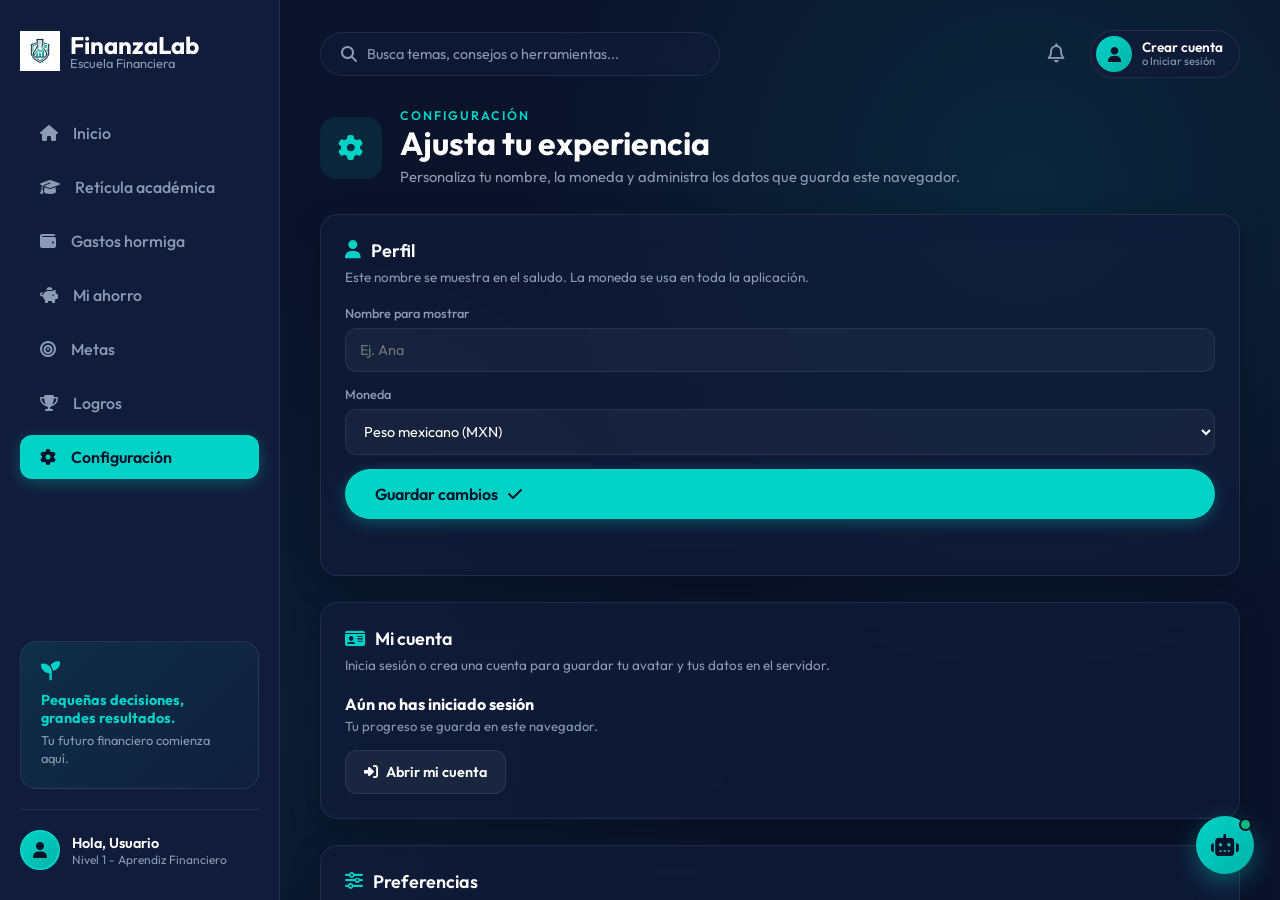
==== configuracion.html @ d2c8809c "Agregar paginas del menu, avatar editable y cerdito 3D con progreso dinamico" ====
<!DOCTYPE html>
<html lang="es">
<head>
    <meta charset="UTF-8">
    <meta name="viewport" content="width=device-width, initial-scale=1.0">
    <title>Configuración - FinanzaLab</title>
    
    <!-- Fuente moderna -->
    <link href="https://fonts.googleapis.com/css2?family=Outfit:wght@300;400;500;600;700;800&display=swap" rel="stylesheet">
    <!-- Iconos FontAwesome -->
    <link rel="stylesheet" href="https://cdnjs.cloudflare.com/ajax/libs/font-awesome/6.4.0/css/all.min.css">
    
    <!-- Tu archivo CSS -->
    <link rel="stylesheet" href="estilos.css?v=17">
</head>
<body>

    <!-- ==================== SIDEBAR ==================== -->
    <aside class="sidebar">
        <div class="logo">
            <!-- Usando tu logo real -->
            <img src="img/logo.png" alt="FinanzaLab Logo" style="width: 40px; height: 40px; object-fit: contain;">
            <div>FinanzaLab<span>Escuela Financiera</span></div>
        </div>

                <ul class="menu">
            <li><a href="index.html"><i class="fa-solid fa-house"></i> Inicio</a></li>
            <li><a href="reticula.html"><i class="fa-solid fa-graduation-cap"></i> Retícula académica</a></li>
            <li><a href="gastos-hormiga.html"><i class="fa-solid fa-wallet"></i> Gastos hormiga</a></li>
            <li><a href="mi-ahorro.html"><i class="fa-solid fa-piggy-bank"></i> Mi ahorro</a></li>
            <li><a href="metas.html"><i class="fa-solid fa-bullseye"></i> Metas</a></li>
            <li><a href="logros.html"><i class="fa-solid fa-trophy"></i> Logros</a></li>
            <li><a href="configuracion.html" class="active"><i class="fa-solid fa-gear"></i> Configuración</a></li>
        </ul>

        <div class="sidebar-footer">
            <i class="fa-solid fa-seedling icon-teal"></i>
            <h4>Pequeñas decisiones, grandes resultados.</h4>
            <p>Tu futuro financiero comienza aquí.</p>
        </div>

        <div class="user-profile">
            <div class="user-profile-avatar" id="sidebar-avatar"><i class="fa-solid fa-user"></i></div>
            <div class="user-info">
                <h5 id="sidebar-nombre">Hola, Usuario</h5>
                <p>Nivel 1 - Aprendiz Financiero</p>
            </div>
        </div>
    </aside>

    <!-- ==================== CONTENIDO PRINCIPAL ==================== -->
    <main class="main-content">
        
        <!-- Barra Superior -->
        <header class="top-bar">
            <div class="search-bar">
                <i class="fa-solid fa-magnifying-glass"></i>
                <input type="text" placeholder="Busca temas, consejos o herramientas...">
            </div>
            <div class="top-icons">
                <i class="fa-regular fa-bell"></i>
                <button class="cuenta-trigger" id="btn-abrir-auth" type="button" aria-label="Crear cuenta o iniciar sesión">
                    <span class="cuenta-avatar"><i class="fa-solid fa-user"></i></span>
                    <span class="cuenta-texto">
                        <strong id="texto-usuario-estado">Crear cuenta</strong>
                        <small id="subtexto-usuario">o Iniciar sesión</small>
                    </span>
                </button>
            </div>
        </header>

        <section class="page-section">
            <div class="page-header">
                <div class="icon-box"><i class="fa-solid fa-gear"></i></div>
                <div>
                    <h4>CONFIGURACIÓN</h4>
                    <h1>Ajusta tu experiencia</h1>
                    <p>Personaliza tu nombre, la moneda y administra los datos que guarda este navegador.</p>
                </div>
            </div>

            <div class="tool-card">
                <h3><i class="fa-solid fa-user"></i> Perfil</h3>
                <p class="sub">Este nombre se muestra en el saludo. La moneda se usa en toda la aplicación.</p>
                <form class="tool-form" id="form-config">
                    <div class="field">
                        <label for="config-nombre">Nombre para mostrar</label>
                        <input type="text" id="config-nombre" maxlength="60" placeholder="Ej. Ana">
                    </div>
                    <div class="field">
                        <label for="config-moneda">Moneda</label>
                        <select id="config-moneda">
                            <option value="MXN">Peso mexicano (MXN)</option>
                            <option value="USD">Dólar (USD)</option>
                            <option value="EUR">Euro (EUR)</option>
                        </select>
                    </div>
                    <button type="submit" class="btn-primary">Guardar cambios <i class="fa-solid fa-check"></i></button>
                    <p class="tool-mensaje" id="mensaje-config"></p>
                </form>
            </div>

            <div class="tool-card">
                <h3><i class="fa-solid fa-id-card"></i> Mi cuenta</h3>
                <p class="sub">Inicia sesión o crea una cuenta para guardar tu avatar y tus datos en el servidor.</p>
                <div class="config-cuenta">
                    <strong id="config-cuenta-nombre">Aún no has iniciado sesión</strong>
                    <span id="config-cuenta-email">Tu progreso se guarda en este navegador.</span>
                </div>
                <button type="button" class="btn-ghost" id="btn-config-cuenta"><i class="fa-solid fa-right-to-bracket"></i> Abrir mi cuenta</button>
            </div>

            <div class="tool-card">
                <h3><i class="fa-solid fa-sliders"></i> Preferencias</h3>
                <p class="sub">Elige cómo quieres usar FinanzaLab.</p>
                <div class="toggle-item">
                    <div class="toggle-texto">
                        <h4>Animación 3D del cerdito</h4>
                        <p>Muestra el cerdito animado en la página de inicio.</p>
                    </div>
                    <label class="switch">
                        <input type="checkbox" id="config-animacion">
                        <span class="slider"></span>
                    </label>
                </div>
                <div class="toggle-item">
                    <div class="toggle-texto">
                        <h4>Consejos de FinanBot</h4>
                        <p>Muestra sugerencias al abrir el asistente.</p>
                    </div>
                    <label class="switch">
                        <input type="checkbox" id="config-consejos">
                        <span class="slider"></span>
                    </label>
                </div>
            </div>

            <div class="tool-card danger-zone">
                <h3><i class="fa-solid fa-triangle-exclamation"></i> Zona de riesgo</h3>
                <p class="sub">Borra los gastos, metas y ajustes guardados en este navegador. Esta acción no se puede deshacer.</p>
                <button type="button" class="btn-danger" id="btn-borrar-datos"><i class="fa-solid fa-trash"></i> Borrar mis datos locales</button>
                <p class="tool-mensaje" id="mensaje-datos"></p>
            </div>
        </section>

    </main>

    <!-- ==================== ASISTENTE INTELIGENTE (FINANBOT) ==================== -->
    <div id="contenedor-asistente">
        <div class="chat-widget" id="chat-widget">
            <!-- Botón flotante -->
            <button class="chat-toggle-btn" id="chat-toggle-btn" aria-label="Abrir asistente virtual FinanBot" aria-expanded="false">
                <span class="chat-icono-abrir"><i class="fa-solid fa-robot"></i></span>
                <span class="chat-icono-cerrar" hidden><i class="fa-solid fa-xmark"></i></span>
                <span class="chat-badge-pulse"></span>
            </button>

            <!-- Ventana del chat -->
            <section class="chat-ventana" id="chat-ventana" aria-hidden="true">
                <header class="chat-header">
                    <div class="chat-header-info">
                        <div class="chat-avatar"><i class="fa-solid fa-robot"></i></div>
                        <div>
                            <h3>FinanzaBot <span class="chat-tag">IA</span></h3>
                            <p><span class="indicador-enlinea"></span> Tutor financiero virtual</p>
                        </div>
                    </div>
                    <button class="chat-btn-cerrar" id="chat-btn-cerrar" aria-label="Cerrar chat"><i class="fa-solid fa-xmark"></i></button>
                </header>

                <div class="chat-mensajes" id="chat-mensajes">
                    <div class="mensaje-chat mensaje-bot">
                        <div class="mensaje-contenido">
                            <p>¡Hola! Soy <strong>FinanzaBot</strong>, tu tutor de FinanzaLab.</p>
                            <p>¿Tienes dudas sobre tus gastos, cómo crear un presupuesto o cómo empezar a ahorrar? Pregúntame con confianza.</p>
                            <div class="chat-sugerencias">
                                <button type="button" class="chip-sugerencia" data-pregunta="¿Cómo puedo identificar y reducir mis gastos hormiga?">Gastos hormiga</button>
                                <button type="button" class="chip-sugerencia" data-pregunta="¿Cómo funciona la regla 50/30/20 para hacer un presupuesto personal?">Regla 50/30/20</button>
                                <button type="button" class="chip-sugerencia" data-pregunta="¿Cómo calcular cuánto necesito para mi fondo de emergencia?">Fondo de emergencia</button>
                            </div>
                        </div>
                    </div>
                </div>

                <form class="chat-formulario" id="chat-formulario">
                    <input
                        type="text"
                        id="chat-input"
                        placeholder="Escribe tu duda financiera..."
                        autocomplete="off"
                        maxlength="300"
                        required
                    >
                    <button type="submit" id="chat-btn-enviar" aria-label="Enviar mensaje">
                        <i class="fa-solid fa-paper-plane"></i>
                    </button>
                </form>
            </section>
        </div>
    </div>

    <!-- ==================== MODAL DE CUENTA (REGISTRO / LOGIN) ==================== -->
    <div class="modal-auth-overlay" id="modal-auth-overlay" hidden>
        <div class="auth-card" role="dialog" aria-modal="true" aria-labelledby="auth-modal-titulo">
            <button class="auth-card-cerrar" id="btn-cerrar-auth" type="button" aria-label="Cerrar"><i class="fa-solid fa-xmark"></i></button>

            <div class="auth-card-cabecera">
                <div class="perfil-avatar-editable">
                    <div class="perfil-avatar" id="perfil-avatar"><i class="fa-solid fa-user"></i></div>
                    <button type="button" class="btn-editar-avatar" id="btn-editar-avatar" aria-label="Editar foto o icono" title="Editar foto o icono">
                        <i class="fa-solid fa-camera"></i>
                    </button>
                </div>
                <h3 id="auth-modal-titulo">Portal de Estudiantes</h3>
                <p>Toca la cámara para elegir tu avatar</p>
            </div>

            <div class="avatar-picker" id="avatar-picker" hidden>
                <p class="avatar-picker-titulo">Constructor de avatar</p>
                <div class="avatar-colores" id="avatar-colores"></div>
                <div class="avatar-iconos" id="avatar-iconos"></div>
                <label class="btn-subir-avatar" for="input-foto-avatar">
                    <i class="fa-solid fa-upload"></i> Subir una foto
                </label>
                <input type="file" id="input-foto-avatar" accept="image/*" hidden>
                <button type="button" class="btn-link-auth avatar-quitar" id="btn-quitar-avatar">Quitar y usar icono por defecto</button>
            </div>

            <div class="modal-auth-tabs" id="modal-auth-tabs">
                <button type="button" class="tab-auth activo" id="tab-registro">Crear cuenta</button>
                <button type="button" class="tab-auth" id="tab-login">Iniciar sesión</button>
            </div>

            <!-- FORMULARIO CREAR CUENTA -->
            <form id="form-registro" class="form-auth">
                <div class="form-field">
                    <input type="text" id="reg-nombre" placeholder=" " maxlength="100" required>
                    <label for="reg-nombre">Nombre completo</label>
                </div>
                <div class="form-field">
                    <input type="email" id="reg-email" placeholder=" " maxlength="150" required>
                    <label for="reg-email">Correo electrónico</label>
                </div>
                <div class="form-field">
                    <input type="password" id="reg-password" placeholder=" " minlength="6" required>
                    <label for="reg-password">Contraseña</label>
                </div>

                <button type="submit" class="btn-primary auth-submit" id="btn-submit-registro">Crear mi cuenta <i class="fa-solid fa-arrow-right"></i></button>
            </form>

            <!-- FORMULARIO INICIAR SESIÓN -->
            <form id="form-login" class="form-auth" hidden>
                <div class="form-field">
                    <input type="email" id="login-email" placeholder=" " maxlength="150" required>
                    <label for="login-email">Correo electrónico</label>
                </div>
                <div class="form-field">
                    <input type="password" id="login-password" placeholder=" " required>
                    <label for="login-password">Contraseña</label>
                </div>

                <div class="auth-enlace-recuperar">
                    <button type="button" class="btn-link-auth" id="btn-abrir-recuperar">¿Olvidaste tu contraseña?</button>
                </div>

                <button type="submit" class="btn-primary auth-submit" id="btn-submit-login">Iniciar sesión <i class="fa-solid fa-arrow-right"></i></button>
            </form>

            <!-- FORMULARIO RECUPERAR CONTRASEÑA -->
            <form id="form-recuperar" class="form-auth" hidden>
                <p class="auth-instruccion">Ingresa tu correo registrado y define una nueva contraseña para recuperar el acceso a tu cuenta.</p>

                <div class="form-field">
                    <input type="email" id="rec-email" placeholder=" " maxlength="150" required>
                    <label for="rec-email">Correo electrónico</label>
                </div>
                <div class="form-field">
                    <input type="password" id="rec-password" placeholder=" " minlength="6" required>
                    <label for="rec-password">Nueva contraseña</label>
                </div>

                <button type="submit" class="btn-primary auth-submit" id="btn-submit-recuperar">Restablecer contraseña <i class="fa-solid fa-arrow-right"></i></button>

                <div class="auth-enlace-recuperar text-center">
                    <button type="button" class="btn-link-auth" id="btn-volver-login"><i class="fa-solid fa-arrow-left"></i> Volver a Iniciar sesión</button>
                </div>
            </form>

            <p class="auth-mensaje" id="auth-mensaje" role="status" aria-live="polite"></p>

            <!-- VISTA DE SESIÓN ACTIVA -->
            <div class="auth-perfil-activo" id="auth-perfil-activo" hidden>
                <h4 id="perfil-nombre">Nombre del alumno</h4>
                <p id="perfil-email">correo@ejemplo.com</p>
                <span class="badge-estudiante">Alumno activo</span>
                <button type="button" class="btn-secondary-auth" id="btn-cerrar-sesion">Cerrar mi sesión</button>
            </div>
        </div>
    </div>

    <!-- Tu script principal (donde probablemente llamas a api/chat.php) -->
    <script src="script.js?v=8"></script>

</body>
</html>
---- estilos.css ----
/* ==================== VARIABLES DE COLOR ==================== */
:root {
    --bg-dark: #0B132B;
    --bg-panel: #111C3A;
    --accent-teal: #00D2C6;
    --accent-teal-hover: #00B3A8;
    --text-light: #FFFFFF;
    --text-muted: #8B9BB4;
    --card-bg: rgba(17, 28, 58, 0.7);
    --card-border: rgba(255, 255, 255, 0.08);
}

/* ==================== RESET Y ESTILOS BASE ==================== */
* {
    margin: 0;
    padding: 0;
    box-sizing: border-box;
    font-family: 'Outfit', sans-serif;
}

/* El atributo [hidden] siempre debe ocultar el elemento,
   aunque otras reglas usen display:flex/block. */
[hidden] {
    display: none !important;
}

body {
    background-color: var(--bg-dark);
    color: var(--text-light);
    display: flex;
    height: 100vh;
    overflow: hidden;
    background-image: 
        radial-gradient(circle at 80% 20%, rgba(0, 210, 198, 0.1) 0%, transparent 40%),
        radial-gradient(circle at 20% 80%, rgba(0, 210, 198, 0.05) 0%, transparent 40%);
}

/* ==================== SIDEBAR ==================== */
.sidebar {
    width: 280px;
    background-color: var(--bg-panel);
    padding: 30px 20px;
    display: flex;
    flex-direction: column;
    border-right: 1px solid var(--card-border);
    z-index: 10;
}

.logo {
    display: flex;
    align-items: center;
    gap: 10px;
    font-size: 1.5rem;
    font-weight: 700;
    margin-bottom: 40px;
    color: var(--text-light);
}

.logo div {
    display: flex;
    flex-direction: column;
}

.logo span {
    font-size: 0.8rem;
    font-weight: 400;
    color: var(--text-muted);
    margin-top: -5px;
}

.menu {
    list-style: none;
    display: flex;
    flex-direction: column;
    gap: 10px;
    flex-grow: 1;
}

.menu li a {
    display: flex;
    align-items: center;
    gap: 15px;
    padding: 12px 20px;
    color: var(--text-muted);
    text-decoration: none;
    border-radius: 12px;
    font-weight: 500;
    transition: all 0.3s ease;
}

.menu li a:hover {
    background-color: rgba(255, 255, 255, 0.05);
    color: var(--text-light);
}

.menu li a.active {
    background-color: var(--accent-teal);
    color: var(--bg-dark);
    font-weight: 600;
    box-shadow: 0 4px 15px rgba(0, 210, 198, 0.3);
}

.sidebar-footer {
    background: linear-gradient(135deg, rgba(0, 210, 198, 0.1), rgba(0, 210, 198, 0.02));
    border: 1px solid var(--card-border);
    padding: 20px;
    border-radius: 16px;
    margin-bottom: 20px;
}

.sidebar-footer .icon-teal {
    color: var(--accent-teal);
    margin-bottom: 10px;
    font-size: 1.2rem;
}

.sidebar-footer h4 {
    font-size: 0.9rem;
    margin-bottom: 5px;
    color: var(--accent-teal);
}

.sidebar-footer p {
    font-size: 0.8rem;
    color: var(--text-muted);
    line-height: 1.4;
}

.user-profile {
    display: flex;
    align-items: center;
    gap: 12px;
    padding-top: 20px;
    border-top: 1px solid var(--card-border);
}

.user-profile-avatar {
    width: 40px;
    height: 40px;
    border-radius: 50%;
    border: 2px solid var(--accent-teal);
    overflow: hidden;
    display: flex;
    align-items: center;
    justify-content: center;
    background: linear-gradient(135deg, var(--accent-teal), var(--accent-teal-hover));
    color: var(--bg-dark);
    font-size: 16px;
    flex-shrink: 0;
}

.user-profile-avatar img {
    width: 100%;
    height: 100%;
    object-fit: cover;
}

.user-info h5 {
    font-size: 0.9rem;
    font-weight: 600;
}

.user-info p {
    font-size: 0.75rem;
    color: var(--text-muted);
}

/* ==================== CONTENIDO PRINCIPAL ==================== */
.main-content {
    flex-grow: 1;
    padding: 30px 40px;
    overflow-y: auto;
    display: flex;
    flex-direction: column;
    gap: 30px;
    position: relative;
}

/* Barra Superior */
.top-bar {
    display: flex;
    justify-content: space-between;
    align-items: center;
}

.search-bar {
    background-color: var(--card-bg);
    border: 1px solid var(--card-border);
    padding: 12px 20px;
    border-radius: 30px;
    display: flex;
    align-items: center;
    gap: 10px;
    width: 400px;
    backdrop-filter: blur(10px);
}

.search-bar i {
    color: var(--text-muted);
}

.search-bar input {
    background: none;
    border: none;
    color: var(--text-light);
    outline: none;
    width: 100%;
    font-size: 0.9rem;
}

.search-bar input::placeholder {
    color: var(--text-muted);
}

.top-icons {
    display: flex;
    align-items: center;
    gap: 25px;
}

.top-icons > i {
    font-size: 1.2rem;
    color: var(--text-muted);
    cursor: pointer;
    transition: color 0.3s;
}

.top-icons > i:hover {
    color: var(--accent-teal);
}

.user-profile-mini {
    display: flex;
    align-items: center;
    gap: 10px;
    cursor: pointer;
}

.user-profile-mini img {
    width: 35px;
    height: 35px;
    border-radius: 50%;
    border: 2px solid var(--accent-teal);
}

.user-profile-mini h5 {
    font-size: 0.9rem;
    font-weight: 500;
}

.user-profile-mini h5 i {
    font-size: 0.7rem;
    color: var(--text-muted);
    margin-left: 5px;
}

/* ==================== SECCIÓN HERO ==================== */
.hero-section {
    display: grid;
    grid-template-columns: 1.15fr 0.85fr;
    gap: 40px;
    align-items: center;
    margin-top: 20px;
}

.hero-visual {
    position: relative;
    width: 100%;
    height: 440px;
    min-height: 320px;
}

.hero-visual::before {
    content: "";
    position: absolute;
    inset: 8% 6%;
    border-radius: 50%;
    background: radial-gradient(circle at 50% 45%, rgba(0, 210, 198, 0.28), rgba(0, 210, 198, 0) 68%);
    filter: blur(8px);
    z-index: 0;
}

.hero-visual canvas {
    position: relative;
    z-index: 1;
    display: block;
    width: 100% !important;
    height: 100% !important;
}

@media (max-width: 1024px) {
    .hero-section {
        grid-template-columns: 1fr;
    }

    .hero-visual {
        height: 340px;
        order: 2;
    }
}

.hero-text h4 {
    color: var(--accent-teal);
    font-size: 0.9rem;
    letter-spacing: 1px;
    margin-bottom: 15px;
    font-weight: 600;
}

.hero-text h1 {
    font-size: 3.5rem;
    line-height: 1.1;
    margin-bottom: 20px;
    font-weight: 800;
}

.hero-text h1 span {
    color: var(--accent-teal);
}

.hero-text p {
    color: var(--text-muted);
    font-size: 1.1rem;
    line-height: 1.6;
    margin-bottom: 30px;
    max-width: 90%;
}

.btn-primary {
    background-color: var(--accent-teal);
    color: var(--bg-dark);
    border: none;
    padding: 15px 30px;
    border-radius: 30px;
    font-size: 1rem;
    font-weight: 600;
    cursor: pointer;
    display: inline-flex;
    align-items: center;
    gap: 10px;
    transition: all 0.3s ease;
    box-shadow: 0 4px 15px rgba(0, 210, 198, 0.3);
}

.btn-primary:hover {
    background-color: var(--accent-teal-hover);
    transform: translateY(-2px);
    box-shadow: 0 6px 20px rgba(0, 210, 198, 0.4);
}

/* Barra de Estadísticas */
.stats-bar {
    display: flex;
    gap: 40px;
    margin-top: 30px;
}

.stat-item {
    display: flex;
    align-items: center;
    gap: 10px;
}

.stat-item i {
    color: var(--accent-teal);
    font-size: 1.2rem;
}

.stat-item div h5 {
    font-size: 1rem;
    font-weight: 700;
}

.stat-item div p {
    font-size: 0.8rem;
    color: var(--text-muted);
}

/* ==================== TARJETA DE PROGRESO FLOTANTE ==================== */
.progress-card {
    position: relative;
    width: 100%;
    max-width: 100%;
    margin-top: 40px;
    background-color: var(--card-bg);
    border: 1px solid var(--card-border);
    border-radius: 22px;
    padding: 22px 24px;
    backdrop-filter: blur(15px);
    box-shadow: 0 10px 30px rgba(0, 0, 0, 0.3);
    display: flex;
    align-items: center;
    gap: 26px;
    flex-wrap: wrap;
}

.progress-header {
    display: flex;
    align-items: center;
    gap: 14px;
    margin-bottom: 0;
    flex: 0 1 auto;
    min-width: 0;
}

.progress-header .icon-box {
    background-color: rgba(0, 210, 198, 0.1);
    color: var(--accent-teal);
    width: 45px;
    height: 45px;
    border-radius: 12px;
    display: flex;
    justify-content: center;
    align-items: center;
    font-size: 1.2rem;
}

.progress-header h3 {
    font-size: 1.1rem;
    font-weight: 600;
}

.progress-header p {
    font-size: 0.8rem;
    color: var(--text-muted);
}

/* Anillo de progreso CSS */
.circular-progress {
    width: 120px;
    height: 120px;
    border-radius: 50%;
    background: conic-gradient(var(--accent-teal) 0%, var(--card-border) 0%);
    display: flex;
    justify-content: center;
    align-items: center;
    margin: 0;
    flex: 0 0 auto;
    position: relative;
}

.circular-progress::before {
    content: '';
    width: 100px;
    height: 100px;
    background-color: var(--bg-panel);
    border-radius: 50%;
    position: absolute;
}

.progress-value {
    position: relative;
    text-align: center;
}

.progress-value h2 {
    font-size: 1.6rem;
    font-weight: 700;
}

.progress-value p {
    font-size: 0.8rem;
    color: var(--text-muted);
}

.inner-stats {
    display: grid;
    grid-template-columns: repeat(4, 1fr);
    gap: 12px;
    flex: 1 1 420px;
}

.inner-stat-card {
    background-color: rgba(255, 255, 255, 0.03);
    border: 1px solid var(--card-border);
    padding: 15px;
    border-radius: 12px;
}

.inner-stat-card i {
    color: var(--accent-teal);
    margin-bottom: 10px;
    font-size: 1.1rem;
}

.inner-stat-card p {
    font-size: 0.75rem;
    color: var(--text-muted);
    margin-bottom: 5px;
}

.inner-stat-card h4 {
    font-size: 1.2rem;
    font-weight: 600;
}

@media (max-width: 1024px) {
    .inner-stats {
        grid-template-columns: repeat(2, 1fr);
    }
}

@media (max-width: 640px) {
    .progress-card {
        flex-direction: column;
        align-items: stretch;
        gap: 18px;
    }

    .circular-progress {
        align-self: center;
    }
}

/* ==================== SECCIÓN INFERIOR ==================== */
.bottom-section {
    margin-top: 60px;
}

.bottom-section h3 {
    font-size: 0.9rem;
    color: var(--accent-teal);
    letter-spacing: 1px;
    margin-bottom: 5px;
}

.bottom-section h2 {
    font-size: 1.8rem;
    font-weight: 700;
    margin-bottom: 25px;
}

.cards-grid {
    display: grid;
    grid-template-columns: repeat(4, 1fr);
    gap: 20px;
}

.feature-card {
    background-color: var(--card-bg);
    border: 1px solid var(--card-border);
    border-radius: 16px;
    padding: 20px;
    transition: all 0.3s ease;
    cursor: pointer;
    position: relative;
    overflow: hidden;
}

.feature-card:hover {
    transform: translateY(-5px);
    border-color: rgba(0, 210, 198, 0.3);
    box-shadow: 0 10px 20px rgba(0, 0, 0, 0.2);
}

.feature-card .icon-box {
    background-color: rgba(0, 210, 198, 0.1);
    color: var(--accent-teal);
    width: 40px;
    height: 40px;
    border-radius: 10px;
    display: flex;
    justify-content: center;
    align-items: center;
    margin-bottom: 15px;
    font-size: 1.1rem;
}

.feature-card h4 {
    font-size: 1rem;
    font-weight: 600;
    margin-bottom: 8px;
}

.feature-card p {
    font-size: 0.8rem;
    color: var(--text-muted);
    line-height: 1.4;
    margin-bottom: 15px;
}

.feature-card .arrow {
    position: absolute;
    bottom: 20px;
    right: 20px;
    color: var(--accent-teal);
    background: rgba(0, 210, 198, 0.1);
    width: 25px;
    height: 25px;
    border-radius: 50%;
    display: flex;
    justify-content: center;
    align-items: center;
    font-size: 0.7rem;
    transition: all 0.3s ease;
}

.feature-card:hover .arrow {
    background: var(--accent-teal);
    color: var(--bg-dark);
}

/* ========================================================
   ASISTENTE INTELIGENTE (FINANBOT)
   ======================================================== */
.chat-widget {
    position: fixed;
    bottom: 26px;
    right: 26px;
    z-index: 9999;
}

.chat-toggle-btn {
    position: relative;
    width: 58px;
    height: 58px;
    border-radius: 50%;
    border: none;
    background: linear-gradient(135deg, var(--accent-teal) 0%, var(--accent-teal-hover) 100%);
    color: var(--bg-dark);
    font-size: 22px;
    display: flex;
    align-items: center;
    justify-content: center;
    cursor: pointer;
    box-shadow: 0 8px 24px rgba(0, 210, 198, 0.35);
    transition: transform 0.25s cubic-bezier(0.34, 1.56, 0.64, 1), box-shadow 0.25s ease;
}

.chat-toggle-btn:hover {
    transform: scale(1.08);
    box-shadow: 0 12px 30px rgba(0, 210, 198, 0.45);
}

.chat-badge-pulse {
    position: absolute;
    top: 2px;
    right: 2px;
    width: 13px;
    height: 13px;
    background-color: #10b981;
    border: 2px solid var(--bg-dark);
    border-radius: 50%;
    animation: pulso-verde 2s infinite;
}

@keyframes pulso-verde {
    0% { box-shadow: 0 0 0 0 rgba(16, 185, 129, 0.7); }
    70% { box-shadow: 0 0 0 8px rgba(16, 185, 129, 0); }
    100% { box-shadow: 0 0 0 0 rgba(16, 185, 129, 0); }
}

.chat-ventana {
    position: absolute;
    bottom: 74px;
    right: 0;
    width: 375px;
    max-width: calc(100vw - 32px);
    height: 530px;
    max-height: calc(100vh - 120px);
    background: var(--bg-panel);
    border-radius: 20px;
    box-shadow: 0 18px 45px rgba(0, 0, 0, 0.45);
    display: flex;
    flex-direction: column;
    overflow: hidden;
    border: 1px solid var(--card-border);
    opacity: 0;
    transform: translateY(16px) scale(0.96);
    pointer-events: none;
    transition: opacity 0.25s ease, transform 0.25s cubic-bezier(0.34, 1.3, 0.64, 1);
}

.chat-ventana.abierto {
    opacity: 1;
    transform: translateY(0) scale(1);
    pointer-events: auto;
}

.chat-header {
    background: linear-gradient(135deg, var(--bg-panel) 0%, #17385c 100%);
    color: var(--text-light);
    padding: 14px 18px;
    display: flex;
    align-items: center;
    justify-content: space-between;
    border-bottom: 1px solid var(--card-border);
}

.chat-header-info {
    display: flex;
    align-items: center;
    gap: 12px;
}

.chat-avatar {
    width: 38px;
    height: 38px;
    background: rgba(0, 210, 198, 0.2);
    border: 1.5px solid var(--accent-teal);
    border-radius: 50%;
    display: flex;
    align-items: center;
    justify-content: center;
    font-size: 18px;
    color: var(--accent-teal);
}

.chat-header h3 {
    font-size: 15px;
    font-weight: 700;
    display: flex;
    align-items: center;
    gap: 6px;
    margin: 0;
    line-height: 1.2;
}

.chat-tag {
    font-size: 10px;
    background: var(--accent-teal);
    color: var(--bg-dark);
    padding: 1px 6px;
    border-radius: 10px;
    letter-spacing: 0.5px;
}

.chat-header p {
    font-size: 11px;
    color: #9cb3ce;
    margin: 0;
    display: flex;
    align-items: center;
    gap: 5px;
}

.indicador-enlinea {
    width: 7px;
    height: 7px;
    background: #10b981;
    border-radius: 50%;
    display: inline-block;
}

.chat-btn-cerrar {
    background: transparent;
    border: none;
    color: var(--text-muted);
    font-size: 18px;
    width: 30px;
    height: 30px;
    border-radius: 50%;
    cursor: pointer;
    display: flex;
    align-items: center;
    justify-content: center;
    transition: background 0.2s, color 0.2s;
}

.chat-btn-cerrar:hover {
    background: rgba(255, 255, 255, 0.1);
    color: var(--text-light);
}

.chat-mensajes {
    flex: 1;
    overflow-y: auto;
    padding: 16px;
    background: var(--bg-dark);
    display: flex;
    flex-direction: column;
    gap: 12px;
    scroll-behavior: smooth;
}

.mensaje-chat {
    display: flex;
    flex-direction: column;
    max-width: 86%;
    animation: mensaje-aparecer 0.2s ease forwards;
}

@keyframes mensaje-aparecer {
    from { opacity: 0; transform: translateY(6px); }
    to { opacity: 1; transform: translateY(0); }
}

.mensaje-chat.mensaje-usuario {
    align-self: flex-end;
}

.mensaje-chat.mensaje-usuario .mensaje-contenido {
    background: var(--accent-teal);
    color: var(--bg-dark);
    border-radius: 16px 16px 4px 16px;
}

.mensaje-chat.mensaje-bot {
    align-self: flex-start;
}

.mensaje-chat.mensaje-bot .mensaje-contenido {
    background: var(--card-bg);
    color: var(--text-light);
    border-radius: 16px 16px 16px 4px;
    border: 1px solid var(--card-border);
}

.mensaje-contenido {
    padding: 11px 14px;
    font-size: 13.5px;
    line-height: 1.5;
    word-break: break-word;
}

.mensaje-contenido p {
    margin: 0 0 6px 0;
}

.mensaje-contenido p:last-child {
    margin-bottom: 0;
}

.mensaje-contenido ul,
.mensaje-contenido ol {
    margin: 6px 0;
    padding-left: 18px;
}

.mensaje-contenido li {
    margin-bottom: 4px;
}

.chat-sugerencias {
    display: flex;
    flex-wrap: wrap;
    gap: 6px;
    margin-top: 10px;
}

.chip-sugerencia {
    background: rgba(0, 210, 198, 0.12);
    color: var(--accent-teal);
    border: 1px solid rgba(0, 210, 198, 0.25);
    font-size: 11.5px;
    padding: 5px 10px;
    border-radius: 14px;
    font-weight: 600;
    text-align: left;
    cursor: pointer;
    transition: all 0.2s ease;
}

.chip-sugerencia:hover {
    background: var(--accent-teal);
    color: var(--bg-dark);
    border-color: var(--accent-teal);
    transform: translateY(-1px);
}

.chat-escribiendo {
    display: flex;
    align-items: center;
    gap: 4px;
    padding: 10px 14px;
    background: var(--card-bg);
    border: 1px solid var(--card-border);
    border-radius: 16px 16px 16px 4px;
    align-self: flex-start;
    width: fit-content;
}

.chat-escribiendo span {
    width: 6px;
    height: 6px;
    background: var(--accent-teal);
    border-radius: 50%;
    animation: punto-escribiendo 1.3s infinite ease-in-out;
}

.chat-escribiendo span:nth-child(2) { animation-delay: 0.2s; }
.chat-escribiendo span:nth-child(3) { animation-delay: 0.4s; }

@keyframes punto-escribiendo {
    0%, 80%, 100% { transform: scale(0.6); opacity: 0.4; }
    40% { transform: scale(1.1); opacity: 1; }
}

.chat-formulario {
    display: flex;
    align-items: center;
    gap: 8px;
    padding: 10px 14px;
    background: var(--bg-panel);
    border-top: 1px solid var(--card-border);
}

.chat-formulario input {
    flex: 1;
    border: 1px solid var(--card-border);
    border-radius: 20px;
    padding: 9px 14px;
    font-size: 13.5px;
    outline: none;
    background: var(--bg-dark);
    color: var(--text-light);
    transition: border-color 0.2s, background 0.2s;
}

.chat-formulario input::placeholder {
    color: var(--text-muted);
}

.chat-formulario input:focus {
    border-color: var(--accent-teal);
    background: var(--bg-dark);
}

.chat-formulario button {
    width: 36px;
    height: 36px;
    border-radius: 50%;
    border: none;
    background: var(--accent-teal);
    color: var(--bg-dark);
    display: flex;
    align-items: center;
    justify-content: center;
    font-size: 13px;
    cursor: pointer;
    transition: background 0.2s, transform 0.15s;
}

.chat-formulario button:hover {
    background: var(--accent-teal-hover);
    transform: scale(1.05);
}

@media (max-width: 480px) {
    .chat-widget {
        bottom: 18px;
        right: 18px;
    }
    .chat-ventana {
        right: -6px;
        width: calc(100vw - 24px);
        height: 480px;
        bottom: 68px;
    }
}

/* ========================================================
   ACCESO DE CUENTA (BARRA SUPERIOR)
   ======================================================== */
.cuenta-trigger {
    display: flex;
    align-items: center;
    gap: 10px;
    background: var(--card-bg);
    border: 1px solid var(--card-border);
    border-radius: 30px;
    padding: 5px 16px 5px 5px;
    color: var(--text-light);
    cursor: pointer;
    transition: all 0.2s ease;
}

.cuenta-trigger:hover {
    border-color: var(--accent-teal);
    background: rgba(0, 210, 198, 0.08);
}

.cuenta-avatar {
    width: 36px;
    height: 36px;
    border-radius: 50%;
    background: linear-gradient(135deg, var(--accent-teal), var(--accent-teal-hover));
    color: var(--bg-dark);
    display: flex;
    align-items: center;
    justify-content: center;
    font-size: 15px;
    flex-shrink: 0;
    overflow: hidden;
}

.cuenta-avatar img {
    width: 100%;
    height: 100%;
    object-fit: cover;
}

.cuenta-texto {
    display: flex;
    flex-direction: column;
    line-height: 1.15;
    text-align: left;
}

.cuenta-texto strong {
    font-size: 0.85rem;
    font-weight: 600;
}

.cuenta-texto small {
    font-size: 0.7rem;
    color: var(--text-muted);
}

/* ========================================================
   MODAL DE CUENTA (REGISTRO / LOGIN / RECUPERAR)
   ======================================================== */
.modal-auth-overlay {
    position: fixed;
    inset: 0;
    background: rgba(4, 8, 20, 0.72);
    backdrop-filter: blur(5px);
    z-index: 10001;
    display: flex;
    align-items: center;
    justify-content: center;
    padding: 20px;
    animation: authFadeIn 0.2s ease forwards;
}

.modal-auth-overlay[hidden] {
    display: none !important;
}

@keyframes authFadeIn {
    from { opacity: 0; }
    to { opacity: 1; }
}

.auth-card {
    width: 100%;
    max-width: 420px;
    background: linear-gradient(165deg, #14224a 0%, #0e1830 100%);
    border: 1px solid var(--card-border);
    border-radius: 24px;
    padding: 38px 34px 32px;
    box-shadow: 0 24px 70px rgba(0, 0, 0, 0.55), 0 0 0 1px rgba(0, 210, 198, 0.05);
    position: relative;
    animation: authSlideUp 0.28s cubic-bezier(0.16, 1, 0.3, 1) forwards;
}

.texto-teal {
    color: var(--accent-teal);
}

@keyframes authSlideUp {
    from { opacity: 0; transform: translateY(20px) scale(0.96); }
    to { opacity: 1; transform: translateY(0) scale(1); }
}

.auth-card-cerrar {
    position: absolute;
    top: 16px;
    right: 16px;
    width: 32px;
    height: 32px;
    border-radius: 50%;
    border: none;
    background: rgba(255, 255, 255, 0.06);
    color: var(--text-muted);
    font-size: 15px;
    display: flex;
    align-items: center;
    justify-content: center;
    cursor: pointer;
    transition: all 0.2s;
}

.auth-card-cerrar:hover {
    background: rgba(255, 255, 255, 0.12);
    color: var(--text-light);
}

.auth-card-cabecera {
    text-align: center;
    margin-bottom: 24px;
}

.auth-card-cabecera h3 {
    font-size: 22px;
    font-weight: 700;
    color: var(--text-light);
    margin-bottom: 4px;
}

.auth-card-cabecera p {
    font-size: 13px;
    color: var(--text-muted);
}

.modal-auth-icono {
    width: 58px;
    height: 58px;
    margin: 0 auto 16px;
    border-radius: 18px;
    background: linear-gradient(135deg, var(--accent-teal), var(--accent-teal-hover));
    color: var(--bg-dark);
    display: flex;
    align-items: center;
    justify-content: center;
    font-size: 24px;
    box-shadow: 0 12px 28px rgba(0, 210, 198, 0.32);
}

.modal-auth-tabs {
    display: flex;
    background: rgba(255, 255, 255, 0.05);
    padding: 4px;
    border-radius: 12px;
    margin-bottom: 24px;
    gap: 4px;
}

.tab-auth {
    flex: 1;
    padding: 10px;
    border: none;
    background: transparent;
    font-size: 13px;
    font-weight: 700;
    color: var(--text-muted);
    border-radius: 9px;
    cursor: pointer;
    transition: all 0.2s;
}

.tab-auth.activo {
    background: var(--accent-teal);
    color: var(--bg-dark);
}

.form-auth {
    display: flex;
    flex-direction: column;
}

/* Campos con etiqueta flotante */
.form-field {
    position: relative;
    margin-bottom: 16px;
}

.form-field input {
    width: 100%;
    border: 1px solid var(--card-border);
    background: var(--bg-dark);
    color: var(--text-light);
    border-radius: 12px;
    padding: 18px 14px 8px;
    font-size: 14px;
    outline: none;
    transition: border-color 0.2s, box-shadow 0.2s;
}

.form-field input::placeholder {
    color: transparent;
}

.form-field label {
    position: absolute;
    left: 14px;
    top: 50%;
    transform: translateY(-50%);
    font-size: 14px;
    color: var(--text-muted);
    pointer-events: none;
    transition: all 0.16s ease;
}

.form-field input:focus {
    border-color: var(--accent-teal);
    box-shadow: 0 0 0 3px rgba(0, 210, 198, 0.15);
}

.form-field input:focus + label,
.form-field input:not(:placeholder-shown) + label {
    top: 8px;
    transform: translateY(0);
    font-size: 10.5px;
    font-weight: 700;
    letter-spacing: 0.04em;
    color: var(--accent-teal);
    text-transform: uppercase;
}

.auth-submit {
    margin-top: 8px;
    width: 100%;
    justify-content: center;
    box-shadow: 0 12px 26px rgba(0, 210, 198, 0.28);
}

.auth-enlace-recuperar {
    text-align: right;
    margin-bottom: 8px;
}

.auth-enlace-recuperar.text-center {
    text-align: center;
    margin-top: 14px;
    margin-bottom: 0;
}

.btn-link-auth {
    background: transparent;
    border: none;
    color: var(--accent-teal);
    font-size: 12.5px;
    font-weight: 600;
    cursor: pointer;
    padding: 0;
    transition: color 0.2s;
}

.btn-link-auth:hover {
    color: var(--accent-teal-hover);
}

.auth-instruccion {
    font-size: 13px;
    color: var(--text-muted);
    line-height: 1.45;
    margin-bottom: 12px;
    background: rgba(255, 255, 255, 0.04);
    padding: 10px 12px;
    border-radius: 10px;
    border: 1px solid var(--card-border);
}

.auth-mensaje {
    font-size: 13px;
    margin-top: 14px;
    text-align: center;
    min-height: 20px;
}

.auth-mensaje:empty {
    display: none;
}

.auth-mensaje.error {
    color: #ff8a8a;
    background: rgba(220, 38, 38, 0.12);
    padding: 8px 12px;
    border-radius: 8px;
}

.auth-mensaje.exito {
    color: #6ee7b7;
    background: rgba(16, 185, 129, 0.12);
    padding: 8px 12px;
    border-radius: 8px;
}

.auth-perfil-activo {
    text-align: center;
    padding: 10px 0;
}

.perfil-avatar-editable {
    position: relative;
    display: inline-block;
    margin-bottom: 12px;
}

.perfil-avatar {
    width: 76px;
    height: 76px;
    border-radius: 50%;
    background: linear-gradient(135deg, var(--accent-teal), var(--accent-teal-hover));
    color: var(--bg-dark);
    display: flex;
    align-items: center;
    justify-content: center;
    font-size: 30px;
    overflow: hidden;
    border: 3px solid rgba(0, 210, 198, 0.25);
}

.perfil-avatar img {
    width: 100%;
    height: 100%;
    object-fit: cover;
}

.btn-editar-avatar {
    position: absolute;
    right: -2px;
    bottom: -2px;
    width: 30px;
    height: 30px;
    border-radius: 50%;
    border: 2px solid var(--bg-panel);
    background: var(--accent-teal);
    color: var(--bg-dark);
    font-size: 12px;
    display: flex;
    align-items: center;
    justify-content: center;
    cursor: pointer;
    transition: background 0.2s, transform 0.2s;
}

.btn-editar-avatar:hover {
    background: var(--accent-teal-hover);
    transform: scale(1.08);
}

.avatar-picker {
    margin-top: 18px;
    padding: 16px;
    border: 1px solid var(--card-border);
    border-radius: 14px;
    background: rgba(255, 255, 255, 0.03);
    text-align: center;
}

.avatar-picker-titulo {
    font-size: 12.5px;
    font-weight: 700;
    letter-spacing: 0.04em;
    text-transform: uppercase;
    color: var(--text-muted);
    margin-bottom: 12px;
}

.avatar-colores {
    display: flex;
    flex-wrap: wrap;
    justify-content: center;
    gap: 9px;
    margin-bottom: 16px;
}

.avatar-color {
    width: 26px;
    height: 26px;
    border-radius: 50%;
    border: 2px solid transparent;
    box-shadow: 0 0 0 1px var(--card-border);
    cursor: pointer;
    padding: 0;
    transition: transform 0.15s, box-shadow 0.15s;
}

.avatar-color:hover {
    transform: scale(1.12);
}

.avatar-color.activo {
    border-color: var(--text-light);
    box-shadow: 0 0 0 2px var(--accent-teal);
    transform: scale(1.12);
}

.avatar-iconos {
    display: grid;
    grid-template-columns: repeat(6, 1fr);
    gap: 8px;
    max-height: 190px;
    overflow-y: auto;
    margin-bottom: 14px;
    padding: 2px;
}

.avatar-iconos button {
    aspect-ratio: 1 / 1;
    border: 1px solid var(--card-border);
    background: var(--bg-dark);
    color: var(--text-light);
    border-radius: 10px;
    font-size: 15px;
    cursor: pointer;
    display: flex;
    align-items: center;
    justify-content: center;
    transition: all 0.15s;
}

.avatar-iconos button:hover {
    border-color: var(--accent-teal);
    color: var(--accent-teal);
}

.avatar-iconos button.activo {
    border-color: var(--accent-teal);
    background: rgba(0, 210, 198, 0.14);
    color: var(--accent-teal);
}

.btn-subir-avatar {
    display: inline-flex;
    align-items: center;
    gap: 8px;
    background: transparent;
    border: 1px solid var(--accent-teal);
    color: var(--accent-teal);
    border-radius: 30px;
    padding: 9px 18px;
    font-size: 12.5px;
    font-weight: 600;
    cursor: pointer;
    transition: all 0.2s;
}

.btn-subir-avatar:hover {
    background: rgba(0, 210, 198, 0.12);
}

.avatar-quitar {
    display: block;
    margin: 12px auto 0;
    font-size: 12px;
}

.auth-perfil-activo h4 {
    font-size: 18px;
    color: var(--text-light);
    margin-bottom: 4px;
}

.auth-perfil-activo p {
    font-size: 13px;
    color: var(--text-muted);
    margin-bottom: 14px;
}

.badge-estudiante {
    display: inline-block;
    background: rgba(0, 210, 198, 0.12);
    color: var(--accent-teal);
    font-size: 12px;
    font-weight: 700;
    padding: 4px 12px;
    border-radius: 14px;
    margin-bottom: 22px;
}

.btn-secondary-auth {
    display: block;
    width: 100%;
    background: transparent;
    border: 1px solid var(--card-border);
    color: var(--text-light);
    border-radius: 30px;
    padding: 13px;
    font-size: 0.9rem;
    font-weight: 600;
    cursor: pointer;
    transition: all 0.2s ease;
}

.btn-secondary-auth:hover {
    border-color: var(--accent-teal);
    color: var(--accent-teal);
}

@media (max-width: 480px) {
    .auth-card {
        padding: 30px 22px 26px;
        border-radius: 20px;
    }
}

/* ==================== PÁGINAS INTERNAS ==================== */
.page-section {
    display: flex;
    flex-direction: column;
    gap: 26px;
    padding-bottom: 20px;
}

.page-header {
    display: flex;
    align-items: center;
    gap: 18px;
}

.page-header .icon-box {
    background-color: rgba(0, 210, 198, 0.1);
    color: var(--accent-teal);
    width: 62px;
    height: 62px;
    border-radius: 16px;
    display: flex;
    justify-content: center;
    align-items: center;
    font-size: 1.6rem;
    flex: 0 0 auto;
}

.page-header h4 {
    font-size: 0.78rem;
    font-weight: 600;
    letter-spacing: 2px;
    color: var(--accent-teal);
}

.page-header h1 {
    font-size: 2rem;
    font-weight: 700;
    margin: 2px 0 4px;
    line-height: 1.15;
}

.page-header p {
    font-size: 0.92rem;
    color: var(--text-muted);
    line-height: 1.5;
    max-width: 660px;
}

.tool-grid {
    display: grid;
    grid-template-columns: 1.05fr 0.95fr;
    gap: 24px;
    align-items: start;
}

@media (max-width: 1024px) {
    .tool-grid {
        grid-template-columns: 1fr;
    }
}

.tool-card {
    background-color: var(--card-bg);
    border: 1px solid var(--card-border);
    border-radius: 18px;
    padding: 24px;
    backdrop-filter: blur(15px);
    box-shadow: 0 10px 30px rgba(0, 0, 0, 0.25);
}

.tool-card h3 {
    font-size: 1.12rem;
    font-weight: 600;
    display: flex;
    align-items: center;
    gap: 10px;
    margin-bottom: 6px;
}

.tool-card h3 i {
    color: var(--accent-teal);
}

.tool-card .sub {
    font-size: 0.84rem;
    color: var(--text-muted);
    margin-bottom: 18px;
    line-height: 1.45;
}

.mini-stats {
    display: grid;
    grid-template-columns: repeat(2, 1fr);
    gap: 16px;
}

.mini-stat-card {
    background-color: rgba(255, 255, 255, 0.03);
    border: 1px solid var(--card-border);
    border-radius: 14px;
    padding: 16px;
}

.mini-stat-card i {
    color: var(--accent-teal);
    font-size: 1.05rem;
    margin-bottom: 8px;
    display: block;
}

.mini-stat-card p {
    font-size: 0.76rem;
    color: var(--text-muted);
}

.mini-stat-card h4 {
    font-size: 1.35rem;
    font-weight: 700;
    margin-top: 4px;
}

/* Formularios de herramientas */
.tool-form {
    display: flex;
    flex-direction: column;
    gap: 14px;
}

.field {
    display: flex;
    flex-direction: column;
    gap: 7px;
}

.field label {
    font-size: 0.8rem;
    font-weight: 500;
    color: var(--text-muted);
}

.field input,
.field select {
    width: 100%;
    background-color: rgba(255, 255, 255, 0.04);
    border: 1px solid var(--card-border);
    border-radius: 12px;
    padding: 12px 14px;
    color: var(--text-light);
    font-size: 0.9rem;
    font-family: inherit;
    outline: none;
    transition: border-color 0.2s, box-shadow 0.2s;
}

.field input:focus,
.field select:focus {
    border-color: var(--accent-teal);
    box-shadow: 0 0 0 3px rgba(0, 210, 198, 0.15);
}

.field select option {
    background-color: var(--bg-panel);
    color: var(--text-light);
}

.field-row {
    display: grid;
    grid-template-columns: 1fr 1fr;
    gap: 14px;
}

@media (max-width: 560px) {
    .field-row {
        grid-template-columns: 1fr;
    }
}

.btn-ghost {
    background: rgba(255, 255, 255, 0.05);
    border: 1px solid var(--card-border);
    color: var(--text-light);
    padding: 12px 18px;
    border-radius: 12px;
    font-size: 0.9rem;
    font-weight: 600;
    font-family: inherit;
    cursor: pointer;
    display: inline-flex;
    align-items: center;
    justify-content: center;
    gap: 8px;
    transition: all 0.25s ease;
}

.btn-ghost:hover {
    border-color: rgba(0, 210, 198, 0.4);
    color: var(--accent-teal);
}

.btn-danger {
    background: rgba(255, 90, 90, 0.1);
    border: 1px solid rgba(255, 90, 90, 0.3);
    color: #ff8f8f;
    padding: 12px 18px;
    border-radius: 12px;
    font-size: 0.9rem;
    font-weight: 600;
    font-family: inherit;
    cursor: pointer;
    display: inline-flex;
    align-items: center;
    justify-content: center;
    gap: 8px;
    transition: all 0.25s ease;
}

.btn-danger:hover {
    background: rgba(255, 90, 90, 0.18);
    color: #ffb3b3;
}

.btn-block {
    width: 100%;
}

.tool-mensaje {
    font-size: 0.85rem;
    color: var(--accent-teal);
    min-height: 18px;
}

.tool-mensaje.error {
    color: #ff8f8f;
}

/* Listas de datos */
.data-list {
    display: flex;
    flex-direction: column;
    gap: 12px;
}

.lista-scroll .data-list,
.data-list.scroll {
    max-height: 380px;
    overflow-y: auto;
    padding-right: 4px;
}

.data-list:empty::after {
    content: "Aún no hay registros. Agrega el primero.";
    display: block;
    text-align: center;
    padding: 34px 16px;
    color: var(--text-muted);
    font-size: 0.85rem;
    border: 1px dashed var(--card-border);
    border-radius: 14px;
}

.data-item {
    display: flex;
    align-items: center;
    gap: 14px;
    background-color: rgba(255, 255, 255, 0.03);
    border: 1px solid var(--card-border);
    border-radius: 14px;
    padding: 13px 15px;
    transition: border-color 0.25s ease;
}

.data-item:hover {
    border-color: rgba(0, 210, 198, 0.25);
}

.data-info {
    flex: 1;
    min-width: 0;
    display: flex;
    flex-direction: column;
    gap: 7px;
}

.data-info .data-top {
    display: flex;
    align-items: center;
    justify-content: space-between;
    gap: 12px;
}

.data-info .data-top strong {
    font-size: 0.95rem;
    font-weight: 600;
}

.data-info .data-top span {
    font-size: 0.78rem;
    color: var(--accent-teal);
    font-weight: 600;
    white-space: nowrap;
}

.data-info .data-sub {
    font-size: 0.74rem;
    color: var(--text-muted);
}

/* Los gastos se generan desde script.js con clases propias */
.gasto-item {
    display: flex;
    align-items: center;
    gap: 14px;
    background-color: rgba(255, 255, 255, 0.03);
    border: 1px solid var(--card-border);
    border-radius: 14px;
    padding: 13px 15px;
}

.gasto-icono {
    background-color: rgba(0, 210, 198, 0.1);
    color: var(--accent-teal);
    width: 38px;
    height: 38px;
    border-radius: 11px;
    display: flex;
    justify-content: center;
    align-items: center;
    font-size: 0.95rem;
    flex: 0 0 auto;
}

.gasto-detalle {
    flex: 1;
    min-width: 0;
    display: flex;
    flex-direction: column;
    gap: 3px;
}

.gasto-detalle strong {
    font-size: 0.95rem;
    font-weight: 600;
}

.gasto-detalle span {
    font-size: 0.74rem;
    color: var(--text-muted);
}

.gasto-cantidad {
    font-weight: 700;
    color: var(--accent-teal);
    white-space: nowrap;
}

.icon-btn,
.gasto-item button {
    background: rgba(255, 255, 255, 0.05);
    border: none;
    color: var(--text-muted);
    width: 32px;
    height: 32px;
    border-radius: 9px;
    cursor: pointer;
    display: inline-flex;
    justify-content: center;
    align-items: center;
    transition: all 0.25s ease;
    flex: 0 0 auto;
    font-family: inherit;
}

.icon-btn:hover,
.gasto-item button:hover {
    background: rgba(255, 90, 90, 0.15);
    color: #ff8f8f;
}

.tool-card-header {
    display: flex;
    align-items: center;
    justify-content: space-between;
    gap: 12px;
    margin-bottom: 16px;
    flex-wrap: wrap;
}

.tool-card-header h3 {
    margin-bottom: 0;
}

/* Barras de progreso */
.progress-track {
    background: rgba(255, 255, 255, 0.06);
    border-radius: 999px;
    height: 12px;
    overflow: hidden;
    width: 100%;
}

.progress-fill {
    height: 100%;
    width: 0%;
    background: linear-gradient(90deg, var(--accent-teal), #4de3d6);
    border-radius: 999px;
    transition: width 0.45s ease;
}

.ahorro-resumen {
    display: flex;
    align-items: flex-end;
    justify-content: space-between;
    gap: 12px;
    margin-bottom: 14px;
    flex-wrap: wrap;
}

.ahorro-resumen h2 {
    font-size: 2rem;
    font-weight: 700;
}

.ahorro-resumen .restante {
    font-size: 0.85rem;
    color: var(--text-muted);
}

.ahorro-resumen .restante strong {
    color: var(--accent-teal);
}

.ahorro-porcentaje {
    text-align: right;
    font-size: 0.82rem;
    color: var(--text-muted);
    margin-top: 8px;
}

.consejo-box {
    margin-top: 16px;
    background: rgba(0, 210, 198, 0.08);
    border: 1px solid rgba(0, 210, 198, 0.2);
    border-radius: 14px;
    padding: 14px 16px;
    display: flex;
    gap: 12px;
    align-items: flex-start;
}

.consejo-box i {
    color: var(--accent-teal);
    margin-top: 3px;
}

.consejo-box p {
    font-size: 0.85rem;
    color: var(--text-muted);
    line-height: 1.5;
}

/* Niveles de la retícula */
.levels-grid {
    display: grid;
    grid-template-columns: repeat(3, 1fr);
    gap: 20px;
}

@media (max-width: 900px) {
    .levels-grid {
        grid-template-columns: 1fr;
    }
}

.level-card {
    background-color: var(--card-bg);
    border: 1px solid var(--card-border);
    border-radius: 18px;
    padding: 22px;
    display: flex;
    flex-direction: column;
    gap: 10px;
    transition: all 0.3s ease;
}

.level-card:hover {
    transform: translateY(-4px);
    border-color: rgba(0, 210, 198, 0.3);
    box-shadow: 0 12px 26px rgba(0, 0, 0, 0.25);
}

.level-numero {
    font-size: 0.72rem;
    font-weight: 700;
    letter-spacing: 1.5px;
    color: var(--accent-teal);
}

.level-card h4 {
    font-size: 1.05rem;
    font-weight: 600;
}

.level-card p {
    font-size: 0.82rem;
    color: var(--text-muted);
    line-height: 1.45;
    flex: 1;
}

.level-card .btn-primary {
    justify-content: center;
    align-self: flex-start;
}

.panel-leccion {
    background-color: var(--card-bg);
    border: 1px solid rgba(0, 210, 198, 0.25);
    border-radius: 18px;
    padding: 26px;
    display: flex;
    flex-direction: column;
    gap: 12px;
    position: relative;
}

.panel-leccion .cerrar-panel {
    position: absolute;
    top: 16px;
    right: 16px;
    background: rgba(255, 255, 255, 0.05);
    border: none;
    color: var(--text-muted);
    width: 34px;
    height: 34px;
    border-radius: 10px;
    cursor: pointer;
    display: flex;
    justify-content: center;
    align-items: center;
    transition: all 0.25s ease;
    font-family: inherit;
}

.panel-leccion .cerrar-panel:hover {
    background: rgba(255, 90, 90, 0.15);
    color: #ff8f8f;
}

.panel-leccion .leccion-etiqueta {
    display: inline-block;
    align-self: flex-start;
    font-size: 0.7rem;
    font-weight: 700;
    letter-spacing: 1.5px;
    color: var(--accent-teal);
    background: rgba(0, 210, 198, 0.1);
    padding: 5px 12px;
    border-radius: 999px;
}

.panel-leccion h3 {
    font-size: 1.3rem;
    font-weight: 700;
    padding-right: 40px;
}

.panel-leccion p {
    font-size: 0.88rem;
    color: var(--text-muted);
    line-height: 1.55;
}

.panel-leccion .actividad-label {
    font-size: 0.78rem;
    font-weight: 700;
    letter-spacing: 1px;
    color: var(--text-light);
    margin-top: 6px;
}

.panel-leccion .btn-primary {
    align-self: flex-start;
}

/* Insignias / logros */
.badges-grid {
    display: grid;
    grid-template-columns: repeat(4, 1fr);
    gap: 16px;
}

@media (max-width: 1024px) {
    .badges-grid {
        grid-template-columns: repeat(2, 1fr);
    }
}

@media (max-width: 560px) {
    .badges-grid {
        grid-template-columns: 1fr;
    }
}

.badge-card {
    background-color: var(--card-bg);
    border: 1px solid var(--card-border);
    border-radius: 16px;
    padding: 22px 18px;
    text-align: center;
    transition: all 0.3s ease;
}

.badge-card .badge-icon {
    width: 62px;
    height: 62px;
    border-radius: 50%;
    margin: 0 auto 12px;
    display: flex;
    justify-content: center;
    align-items: center;
    font-size: 1.5rem;
    background: rgba(0, 210, 198, 0.1);
    color: var(--accent-teal);
    transition: all 0.3s ease;
}

.badge-card h4 {
    font-size: 0.94rem;
    font-weight: 600;
    margin-bottom: 6px;
}

.badge-card p {
    font-size: 0.76rem;
    color: var(--text-muted);
    line-height: 1.4;
}

.badge-card .badge-estado {
    display: inline-block;
    margin-top: 12px;
    font-size: 0.68rem;
    font-weight: 700;
    letter-spacing: 0.08em;
    text-transform: uppercase;
    color: var(--text-muted);
}

.badge-card.desbloqueado {
    border-color: rgba(0, 210, 198, 0.35);
    box-shadow: 0 10px 26px rgba(0, 210, 198, 0.12);
}

.badge-card.desbloqueado .badge-estado {
    color: var(--accent-teal);
}

.badge-card.bloqueado {
    opacity: 0.5;
}

.badge-card.bloqueado .badge-icon {
    background: rgba(255, 255, 255, 0.05);
    color: var(--text-muted);
    filter: grayscale(0.6);
}

/* Configuración */
.toggle-item {
    display: flex;
    align-items: center;
    justify-content: space-between;
    gap: 16px;
    padding: 14px 0;
    border-bottom: 1px solid var(--card-border);
}

.toggle-item:last-child {
    border-bottom: none;
}

.toggle-item .toggle-texto h4 {
    font-size: 0.92rem;
    font-weight: 600;
}

.toggle-item .toggle-texto p {
    font-size: 0.78rem;
    color: var(--text-muted);
    margin-top: 2px;
}

.switch {
    position: relative;
    width: 48px;
    height: 26px;
    flex: 0 0 auto;
}

.switch input {
    opacity: 0;
    width: 0;
    height: 0;
}

.switch .slider {
    position: absolute;
    inset: 0;
    background: rgba(255, 255, 255, 0.12);
    border-radius: 999px;
    cursor: pointer;
    transition: background 0.25s ease;
}

.switch .slider::before {
    content: "";
    position: absolute;
    width: 20px;
    height: 20px;
    left: 3px;
    top: 3px;
    background: #fff;
    border-radius: 50%;
    transition: transform 0.25s ease;
}

.switch input:checked + .slider {
    background: var(--accent-teal);
}

.switch input:checked + .slider::before {
    transform: translateX(22px);
}

.danger-zone {
    border-color: rgba(255, 90, 90, 0.28) !important;
}

.danger-zone h3 i {
    color: #ff8f8f;
}

.config-cuenta {
    display: flex;
    flex-direction: column;
    gap: 4px;
    margin-bottom: 16px;
}

.config-cuenta strong {
    font-size: 1rem;
}

.config-cuenta span {
    font-size: 0.82rem;
    color: var(--text-muted);
}

.section-title {
    font-size: 1.1rem;
    font-weight: 600;
    display: flex;
    align-items: center;
    gap: 10px;
    margin-bottom: 4px;
}

.section-title i {
    color: var(--accent-teal);
}

@media (max-width: 640px) {
    .page-header {
        flex-direction: column;
        align-items: flex-start;
        gap: 14px;
    }
}
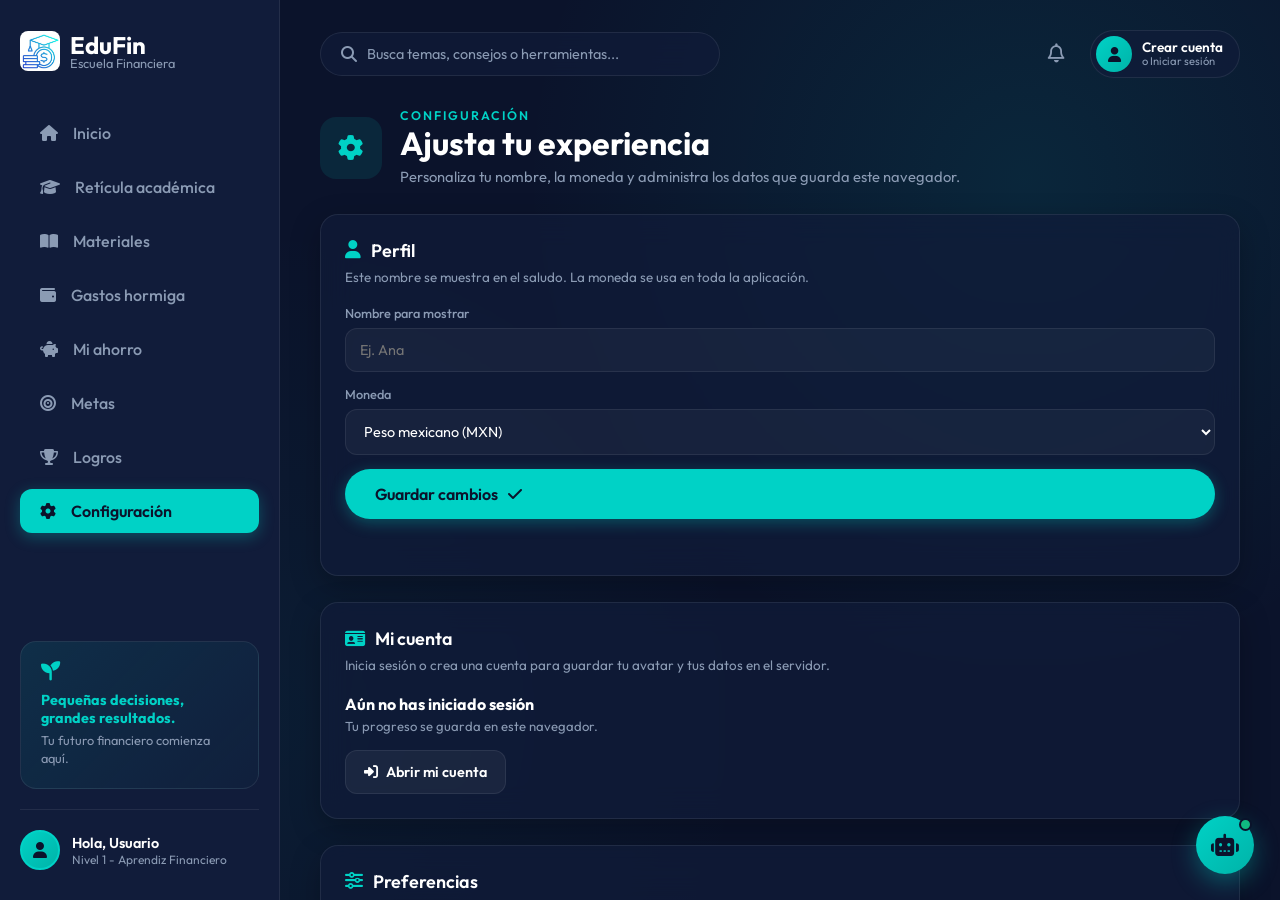
==== commit eef03d99: "Renombrar marca a EduFin, buscador funcional, pagina Materiales y arreglos de BD" ====
--- a/configuracion.html
+++ b/configuracion.html
@@ -3,7 +3,7 @@
 <head>
     <meta charset="UTF-8">
     <meta name="viewport" content="width=device-width, initial-scale=1.0">
-    <title>Configuración - FinanzaLab</title>
+    <title>Configuración - EduFin</title>
     
     <!-- Fuente moderna -->
     <link href="https://fonts.googleapis.com/css2?family=Outfit:wght@300;400;500;600;700;800&display=swap" rel="stylesheet">
@@ -11,21 +11,21 @@
     <link rel="stylesheet" href="https://cdnjs.cloudflare.com/ajax/libs/font-awesome/6.4.0/css/all.min.css">
     
     <!-- Tu archivo CSS -->
-    <link rel="stylesheet" href="estilos.css?v=17">
+    <link rel="stylesheet" href="estilos.css?v=18">
 </head>
 <body>
 
     <!-- ==================== SIDEBAR ==================== -->
     <aside class="sidebar">
         <div class="logo">
-            <!-- Usando tu logo real -->
-            <img src="img/logo.png" alt="FinanzaLab Logo" style="width: 40px; height: 40px; object-fit: contain;">
-            <div>FinanzaLab<span>Escuela Financiera</span></div>
+            <img src="img/logo2.jpeg" alt="EduFin Logo" style="width: 40px; height: 40px; object-fit: contain; border-radius: 8px;">
+            <div>EduFin<span>Escuela Financiera</span></div>
         </div>
 
                 <ul class="menu">
             <li><a href="index.html"><i class="fa-solid fa-house"></i> Inicio</a></li>
             <li><a href="reticula.html"><i class="fa-solid fa-graduation-cap"></i> Retícula académica</a></li>
+            <li><a href="materiales.html"><i class="fa-solid fa-book-open"></i> Materiales</a></li>
             <li><a href="gastos-hormiga.html"><i class="fa-solid fa-wallet"></i> Gastos hormiga</a></li>
             <li><a href="mi-ahorro.html"><i class="fa-solid fa-piggy-bank"></i> Mi ahorro</a></li>
             <li><a href="metas.html"><i class="fa-solid fa-bullseye"></i> Metas</a></li>
@@ -112,7 +112,7 @@
 
             <div class="tool-card">
                 <h3><i class="fa-solid fa-sliders"></i> Preferencias</h3>
-                <p class="sub">Elige cómo quieres usar FinanzaLab.</p>
+                <p class="sub">Elige cómo quieres usar EduFin.</p>
                 <div class="toggle-item">
                     <div class="toggle-texto">
                         <h4>Animación 3D del cerdito</h4>
@@ -171,7 +171,7 @@
                 <div class="chat-mensajes" id="chat-mensajes">
                     <div class="mensaje-chat mensaje-bot">
                         <div class="mensaje-contenido">
-                            <p>¡Hola! Soy <strong>FinanzaBot</strong>, tu tutor de FinanzaLab.</p>
+                            <p>¡Hola! Soy <strong>FinanzaBot</strong>, tu tutor de EduFin.</p>
                             <p>¿Tienes dudas sobre tus gastos, cómo crear un presupuesto o cómo empezar a ahorrar? Pregúntame con confianza.</p>
                             <div class="chat-sugerencias">
                                 <button type="button" class="chip-sugerencia" data-pregunta="¿Cómo puedo identificar y reducir mis gastos hormiga?">Gastos hormiga</button>
@@ -300,7 +300,7 @@
     </div>
 
     <!-- Tu script principal (donde probablemente llamas a api/chat.php) -->
-    <script src="script.js?v=8"></script>
+    <script src="script.js?v=9"></script>
 
 </body>
 </html>
--- a/estilos.css
+++ b/estilos.css
@@ -193,6 +193,7 @@
     gap: 10px;
     width: 400px;
     backdrop-filter: blur(10px);
+    position: relative;
 }
 
 .search-bar i {
@@ -209,6 +210,98 @@
 }
 
 .search-bar input::placeholder {
+    color: var(--text-muted);
+}
+
+/* Resultados del buscador global */
+.search-resultados {
+    position: absolute;
+    top: calc(100% + 10px);
+    left: 0;
+    right: 0;
+    background-color: var(--bg-panel);
+    border: 1px solid var(--card-border);
+    border-radius: 16px;
+    padding: 8px;
+    box-shadow: 0 20px 45px rgba(0, 0, 0, 0.45);
+    z-index: 50;
+    max-height: 360px;
+    overflow-y: auto;
+    display: flex;
+    flex-direction: column;
+    gap: 4px;
+}
+
+.search-resultado {
+    display: flex;
+    align-items: center;
+    gap: 12px;
+    padding: 10px 12px;
+    border-radius: 12px;
+    text-decoration: none;
+    color: var(--text-light);
+    cursor: pointer;
+    border: none;
+    background: none;
+    width: 100%;
+    text-align: left;
+    font-family: inherit;
+    transition: background-color 0.15s ease;
+}
+
+.search-resultado:hover,
+.search-resultado.activo {
+    background-color: rgba(0, 210, 198, 0.12);
+}
+
+.search-resultado-icono {
+    width: 36px;
+    height: 36px;
+    flex: 0 0 auto;
+    border-radius: 10px;
+    background-color: rgba(0, 210, 198, 0.12);
+    color: var(--accent-teal);
+    display: flex;
+    justify-content: center;
+    align-items: center;
+    font-size: 0.95rem;
+}
+
+.search-resultado-texto {
+    display: flex;
+    flex-direction: column;
+    gap: 2px;
+    min-width: 0;
+}
+
+.search-resultado-texto strong {
+    font-size: 0.92rem;
+    font-weight: 600;
+}
+
+.search-resultado-texto small {
+    font-size: 0.78rem;
+    color: var(--text-muted);
+    white-space: nowrap;
+    overflow: hidden;
+    text-overflow: ellipsis;
+}
+
+.search-resultado-flecha {
+    margin-left: auto;
+    color: var(--text-muted);
+    font-size: 0.8rem;
+}
+
+.search-resultado-bot {
+    border-top: 1px solid var(--card-border);
+    margin-top: 4px;
+    border-radius: 12px;
+}
+
+.search-vacio {
+    padding: 14px 12px 6px;
+    font-size: 0.85rem;
     color: var(--text-muted);
 }
 
